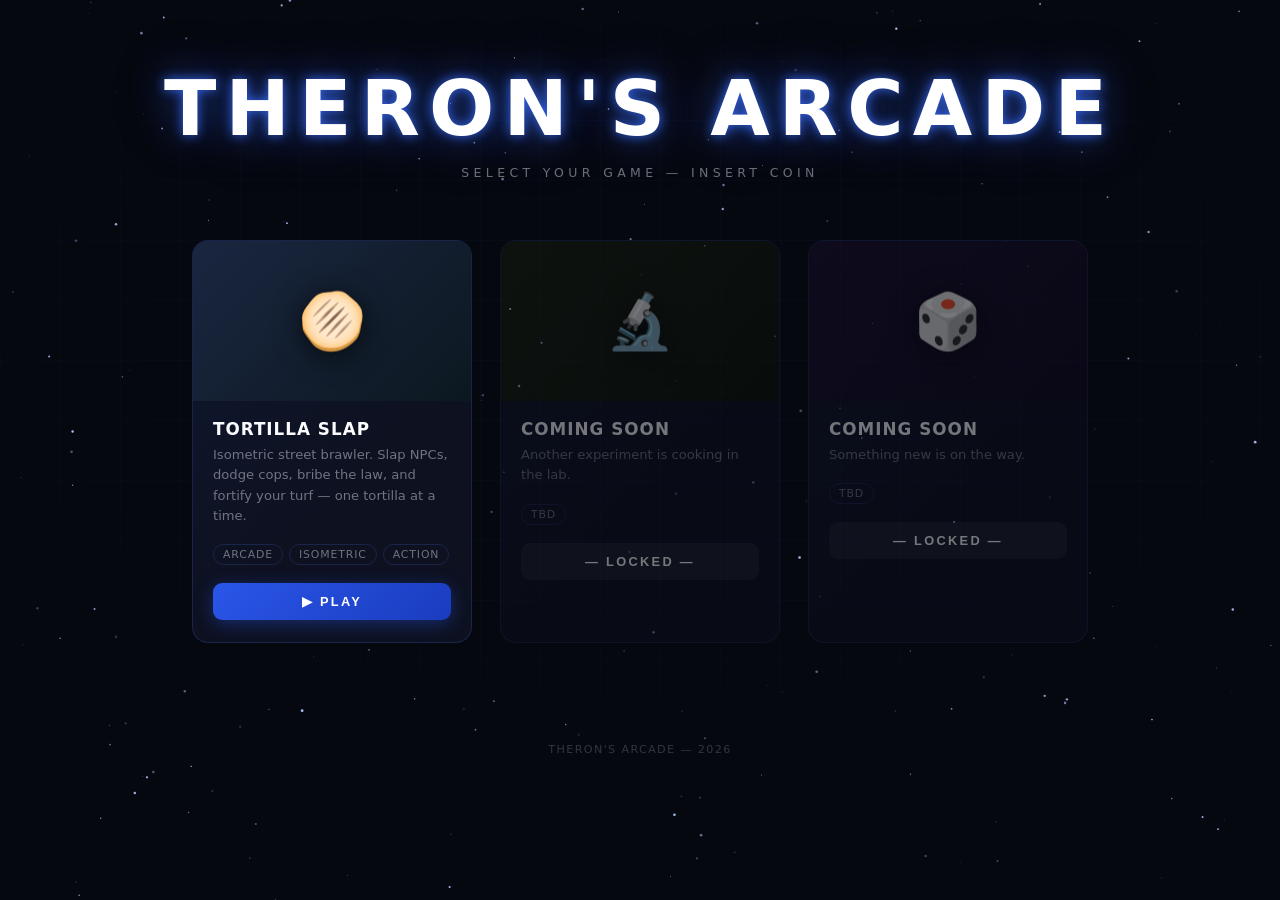
==== index.html @ 9242f564 "Initial arcade site — lobby + Tortilla Slap Co-Authored-By: Claude Sonnet 4.6 <noreply@anthropic.com" ====
<!DOCTYPE html>
<html lang="en">
<head>
  <meta charset="UTF-8">
  <meta name="viewport" content="width=device-width, initial-scale=1.0">
  <title>Theron's Arcade</title>
  <style>
    *, *::before, *::after { margin: 0; padding: 0; box-sizing: border-box; }

    :root {
      --bg: #06080f;
      --surface: #0d1120;
      --border: rgba(80,120,255,0.18);
      --accent: #3b6fff;
      --glow: rgba(59,111,255,0.35);
      --text: #e8eaf6;
      --dim: rgba(232,234,246,0.45);
    }

    html, body {
      width: 100%; height: 100%;
      background: var(--bg);
      color: var(--text);
      font-family: 'Segoe UI', system-ui, -apple-system, sans-serif;
      overflow-x: hidden;
    }

    /* ── STAR FIELD ─────────────────────────────────────── */
    #stars {
      position: fixed; inset: 0; z-index: 0;
      pointer-events: none;
    }

    /* ── GRID OVERLAY ───────────────────────────────────── */
    #grid {
      position: fixed; inset: 0; z-index: 0; pointer-events: none;
      background-image:
        linear-gradient(rgba(59,111,255,0.04) 1px, transparent 1px),
        linear-gradient(90deg, rgba(59,111,255,0.04) 1px, transparent 1px);
      background-size: 60px 60px;
      mask-image: radial-gradient(ellipse 80% 60% at 50% 40%, black 40%, transparent 100%);
    }

    /* ── HEADER ─────────────────────────────────────────── */
    header {
      position: relative; z-index: 10;
      text-align: center;
      padding: 64px 20px 40px;
    }

    .arcade-title {
      font-size: clamp(2.4rem, 6vw, 5rem);
      font-weight: 900;
      letter-spacing: 0.12em;
      text-transform: uppercase;
      color: #fff;
      text-shadow:
        0 0 12px rgba(59,111,255,0.9),
        0 0 40px rgba(59,111,255,0.5),
        0 0 80px rgba(59,111,255,0.2);
      animation: flicker 8s infinite;
    }
    .arcade-sub {
      margin-top: 12px;
      font-size: 0.78rem;
      letter-spacing: 0.35em;
      text-transform: uppercase;
      color: var(--dim);
    }

    @keyframes flicker {
      0%,97%,100% { opacity: 1; }
      98% { opacity: 0.88; }
      99% { opacity: 1; }
      99.5% { opacity: 0.82; }
    }

    /* ── GAME GRID ──────────────────────────────────────── */
    .grid {
      position: relative; z-index: 10;
      display: flex;
      flex-wrap: wrap;
      gap: 28px;
      justify-content: center;
      padding: 20px 40px 80px;
      max-width: 1200px;
      margin: 0 auto;
    }

    .card {
      width: 280px;
      background: var(--surface);
      border: 1px solid var(--border);
      border-radius: 16px;
      overflow: hidden;
      cursor: pointer;
      transition: transform 0.18s ease, box-shadow 0.18s ease, border-color 0.18s ease;
      position: relative;
    }
    .card::before {
      content: '';
      position: absolute; inset: 0; border-radius: 16px;
      background: linear-gradient(135deg, rgba(59,111,255,0.07), transparent 60%);
      pointer-events: none;
    }
    .card:hover {
      transform: translateY(-6px);
      border-color: rgba(59,111,255,0.55);
      box-shadow:
        0 12px 40px rgba(0,0,0,0.6),
        0 0 0 1px rgba(59,111,255,0.3),
        0 0 30px var(--glow);
    }

    .card-art {
      width: 100%; height: 160px;
      display: flex; align-items: center; justify-content: center;
      font-size: 4rem;
      position: relative;
      overflow: hidden;
    }
    .card-art canvas {
      position: absolute; inset: 0;
      width: 100%; height: 100%;
    }
    .card-art .emoji {
      position: relative; z-index: 2;
      filter: drop-shadow(0 4px 14px rgba(0,0,0,0.7));
      font-size: 3.4rem;
    }

    .card-body {
      padding: 18px 20px 22px;
    }
    .card-title {
      font-size: 1.05rem;
      font-weight: 700;
      letter-spacing: 0.06em;
      text-transform: uppercase;
      color: #fff;
      margin-bottom: 6px;
    }
    .card-desc {
      font-size: 0.82rem;
      line-height: 1.55;
      color: var(--dim);
      margin-bottom: 18px;
    }
    .card-tags {
      display: flex; gap: 6px; flex-wrap: wrap;
      margin-bottom: 18px;
    }
    .tag {
      font-size: 0.68rem;
      letter-spacing: 0.08em;
      text-transform: uppercase;
      padding: 3px 9px;
      border-radius: 100px;
      border: 1px solid var(--border);
      color: var(--dim);
    }
    .play-btn {
      display: block; width: 100%;
      padding: 11px;
      background: linear-gradient(135deg, #2a56e8, #1a3cbf);
      border: none; border-radius: 9px;
      color: #fff;
      font-size: 0.8rem;
      font-weight: 700;
      letter-spacing: 0.18em;
      text-transform: uppercase;
      cursor: pointer;
      transition: opacity 0.15s, box-shadow 0.15s;
      box-shadow: 0 4px 18px rgba(42,86,232,0.4);
    }
    .play-btn:hover {
      opacity: 0.88;
      box-shadow: 0 6px 24px rgba(42,86,232,0.6);
    }

    /* coming soon card */
    .card.coming-soon {
      opacity: 0.45;
      cursor: default;
      pointer-events: none;
    }
    .card.coming-soon .play-btn {
      background: rgba(255,255,255,0.06);
      box-shadow: none;
    }

    /* ── OVERLAY MODAL ──────────────────────────────────── */
    #overlay {
      display: none;
      position: fixed; inset: 0; z-index: 100;
      background: rgba(4,6,14,0.96);
      flex-direction: column;
      align-items: center;
      justify-content: center;
    }
    #overlay.active { display: flex; }

    #overlay-bar {
      width: 100%;
      max-width: 900px;
      display: flex;
      align-items: center;
      justify-content: space-between;
      padding: 14px 8px 10px;
      flex-shrink: 0;
    }
    #overlay-title {
      font-size: 0.75rem;
      font-weight: 700;
      letter-spacing: 0.22em;
      text-transform: uppercase;
      color: var(--dim);
    }
    #close-btn {
      background: rgba(255,255,255,0.07);
      border: 1px solid var(--border);
      color: var(--text);
      border-radius: 8px;
      padding: 6px 16px;
      font-size: 0.75rem;
      letter-spacing: 0.1em;
      cursor: pointer;
      transition: background 0.15s;
    }
    #close-btn:hover { background: rgba(255,255,255,0.13); }

    #game-frame-wrap {
      flex: 1;
      width: 100%;
      max-width: 900px;
      display: flex;
      align-items: center;
      justify-content: center;
      padding: 0 8px 16px;
    }
    #game-frame {
      width: 100%;
      height: 100%;
      border: 1px solid var(--border);
      border-radius: 14px;
      box-shadow: 0 0 80px rgba(59,111,255,0.15);
      background: #06080f;
    }

    /* ── FOOTER ─────────────────────────────────────────── */
    footer {
      position: relative; z-index: 10;
      text-align: center;
      padding: 20px;
      font-size: 0.7rem;
      letter-spacing: 0.12em;
      color: rgba(232,234,246,0.2);
      text-transform: uppercase;
    }
  </style>
</head>
<body>

<canvas id="stars"></canvas>
<div id="grid"></div>

<header>
  <div class="arcade-title">Theron's Arcade</div>
  <div class="arcade-sub">Select your game &mdash; insert coin</div>
</header>

<div class="grid" id="game-grid">

  <div class="card" data-src="games/tortilla-slap.html" data-title="Tortilla Slap">
    <div class="card-art" style="background: linear-gradient(135deg, #1a2640 0%, #0c1820 100%);">
      <span class="emoji">🫓</span>
    </div>
    <div class="card-body">
      <div class="card-title">Tortilla Slap</div>
      <div class="card-desc">Isometric street brawler. Slap NPCs, dodge cops, bribe the law, and fortify your turf — one tortilla at a time.</div>
      <div class="card-tags">
        <span class="tag">Arcade</span>
        <span class="tag">Isometric</span>
        <span class="tag">Action</span>
      </div>
      <button class="play-btn">▶ Play</button>
    </div>
  </div>

  <!-- placeholder cards for future games -->
  <div class="card coming-soon">
    <div class="card-art" style="background: linear-gradient(135deg, #1a2010 0%, #0c150a 100%);">
      <span class="emoji">🔬</span>
    </div>
    <div class="card-body">
      <div class="card-title">Coming Soon</div>
      <div class="card-desc">Another experiment is cooking in the lab.</div>
      <div class="card-tags"><span class="tag">TBD</span></div>
      <button class="play-btn">— Locked —</button>
    </div>
  </div>

  <div class="card coming-soon">
    <div class="card-art" style="background: linear-gradient(135deg, #1a1030 0%, #100a20 100%);">
      <span class="emoji">🎲</span>
    </div>
    <div class="card-body">
      <div class="card-title">Coming Soon</div>
      <div class="card-desc">Something new is on the way.</div>
      <div class="card-tags"><span class="tag">TBD</span></div>
      <button class="play-btn">— Locked —</button>
    </div>
  </div>

</div>

<footer>Theron's Arcade &mdash; 2026</footer>

<!-- ── OVERLAY ──────────────────────────────────── -->
<div id="overlay">
  <div id="overlay-bar">
    <span id="overlay-title"></span>
    <button id="close-btn">✕ &nbsp;Back to Lobby</button>
  </div>
  <div id="game-frame-wrap">
    <iframe id="game-frame" src="" allowfullscreen></iframe>
  </div>
</div>

<script>
// ── STARFIELD ────────────────────────────────────────────────
(function() {
  const cv = document.getElementById('stars');
  const ctx = cv.getContext('2d');
  let W, H, stars = [];

  function resize() {
    W = cv.width  = window.innerWidth;
    H = cv.height = window.innerHeight;
  }

  function initStars(n = 260) {
    stars = Array.from({length: n}, () => ({
      x: Math.random() * W,
      y: Math.random() * H,
      r: Math.random() * 1.2 + 0.2,
      a: Math.random(),
      s: (Math.random() * 0.4 + 0.1) * (Math.random() < 0.5 ? 1 : -1),
    }));
  }

  function draw() {
    ctx.clearRect(0, 0, W, H);
    stars.forEach(s => {
      s.a += s.s * 0.006;
      if (s.a > 1) s.s *= -1;
      if (s.a < 0) s.s *= -1;
      ctx.beginPath();
      ctx.arc(s.x, s.y, s.r, 0, Math.PI * 2);
      ctx.fillStyle = `rgba(180,200,255,${Math.max(0, Math.min(1, s.a))})`;
      ctx.fill();
    });
    requestAnimationFrame(draw);
  }

  window.addEventListener('resize', () => { resize(); initStars(); });
  resize(); initStars(); draw();
})();

// ── GAME CARD OPEN / CLOSE ───────────────────────────────────
const overlay    = document.getElementById('overlay');
const frame      = document.getElementById('game-frame');
const titleEl    = document.getElementById('overlay-title');
const closeBtn   = document.getElementById('close-btn');

document.getElementById('game-grid').addEventListener('click', e => {
  const card = e.target.closest('.card[data-src]');
  if (!card) return;
  const src   = card.dataset.src;
  const title = card.dataset.title;
  titleEl.textContent = title;
  frame.src = src;
  overlay.classList.add('active');
  document.body.style.overflow = 'hidden';
});

function closeOverlay() {
  overlay.classList.remove('active');
  frame.src = '';
  document.body.style.overflow = '';
}

closeBtn.addEventListener('click', closeOverlay);
document.addEventListener('keydown', e => { if (e.key === 'Escape') closeOverlay(); });
</script>
</body>
</html>
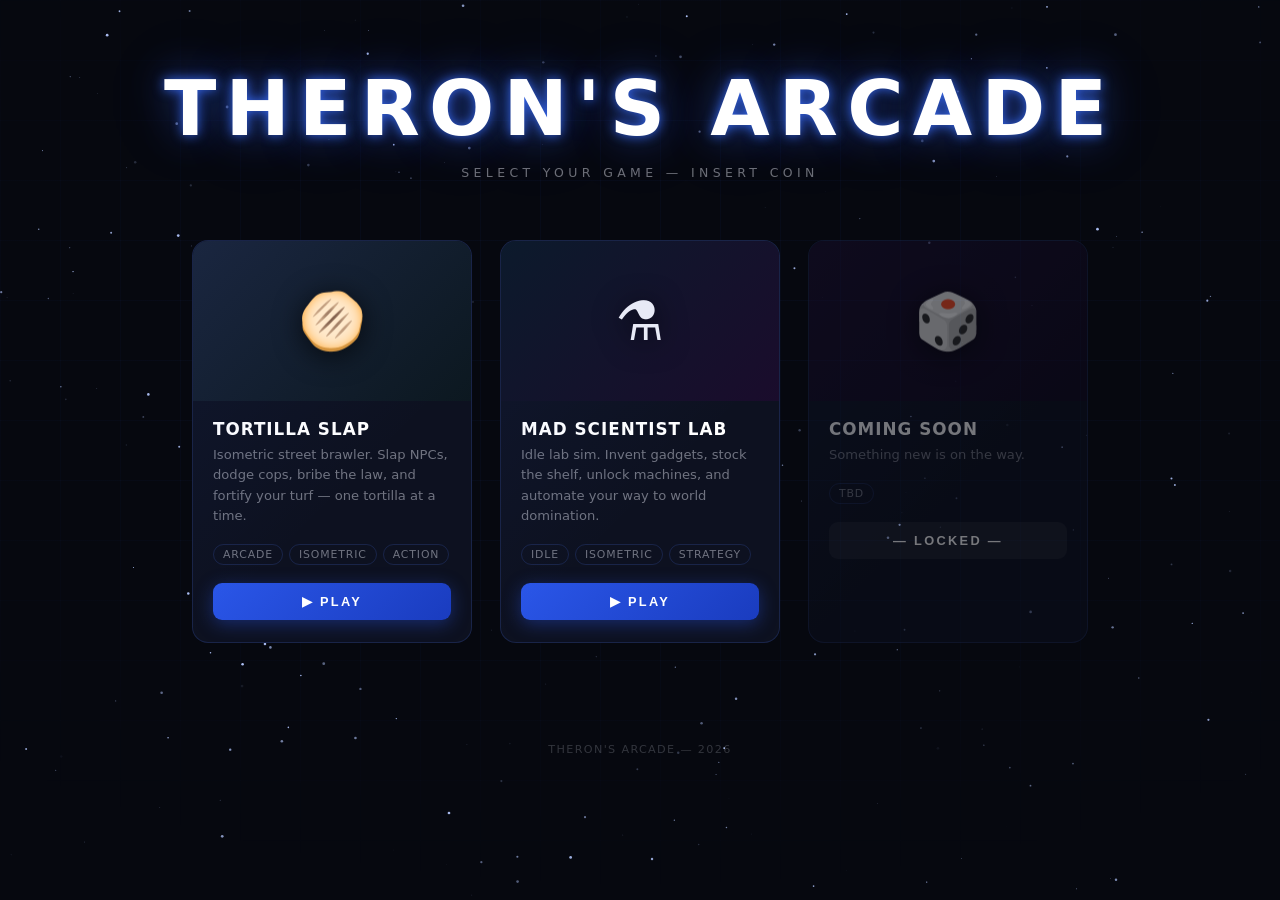
==== commit 2b3cf05b: "add Mad Scientist Lab to arcade index" ====
--- a/index.html
+++ b/index.html
@@ -287,18 +287,23 @@
     </div>
   </div>
 
+  <div class="card" data-src="games/mad-scientist-lab.html" data-title="Mad Scientist Lab">
+    <div class="card-art" style="background: linear-gradient(135deg, #0c1a2c 0%, #1a0c2c 100%);">
+      <span class="emoji">⚗️</span>
+    </div>
+    <div class="card-body">
+      <div class="card-title">Mad Scientist Lab</div>
+      <div class="card-desc">Idle lab sim. Invent gadgets, stock the shelf, unlock machines, and automate your way to world domination.</div>
+      <div class="card-tags">
+        <span class="tag">Idle</span>
+        <span class="tag">Isometric</span>
+        <span class="tag">Strategy</span>
+      </div>
+      <button class="play-btn">▶ Play</button>
+    </div>
+  </div>
+
   <!-- placeholder cards for future games -->
-  <div class="card coming-soon">
-    <div class="card-art" style="background: linear-gradient(135deg, #1a2010 0%, #0c150a 100%);">
-      <span class="emoji">🔬</span>
-    </div>
-    <div class="card-body">
-      <div class="card-title">Coming Soon</div>
-      <div class="card-desc">Another experiment is cooking in the lab.</div>
-      <div class="card-tags"><span class="tag">TBD</span></div>
-      <button class="play-btn">— Locked —</button>
-    </div>
-  </div>
 
   <div class="card coming-soon">
     <div class="card-art" style="background: linear-gradient(135deg, #1a1030 0%, #100a20 100%);">
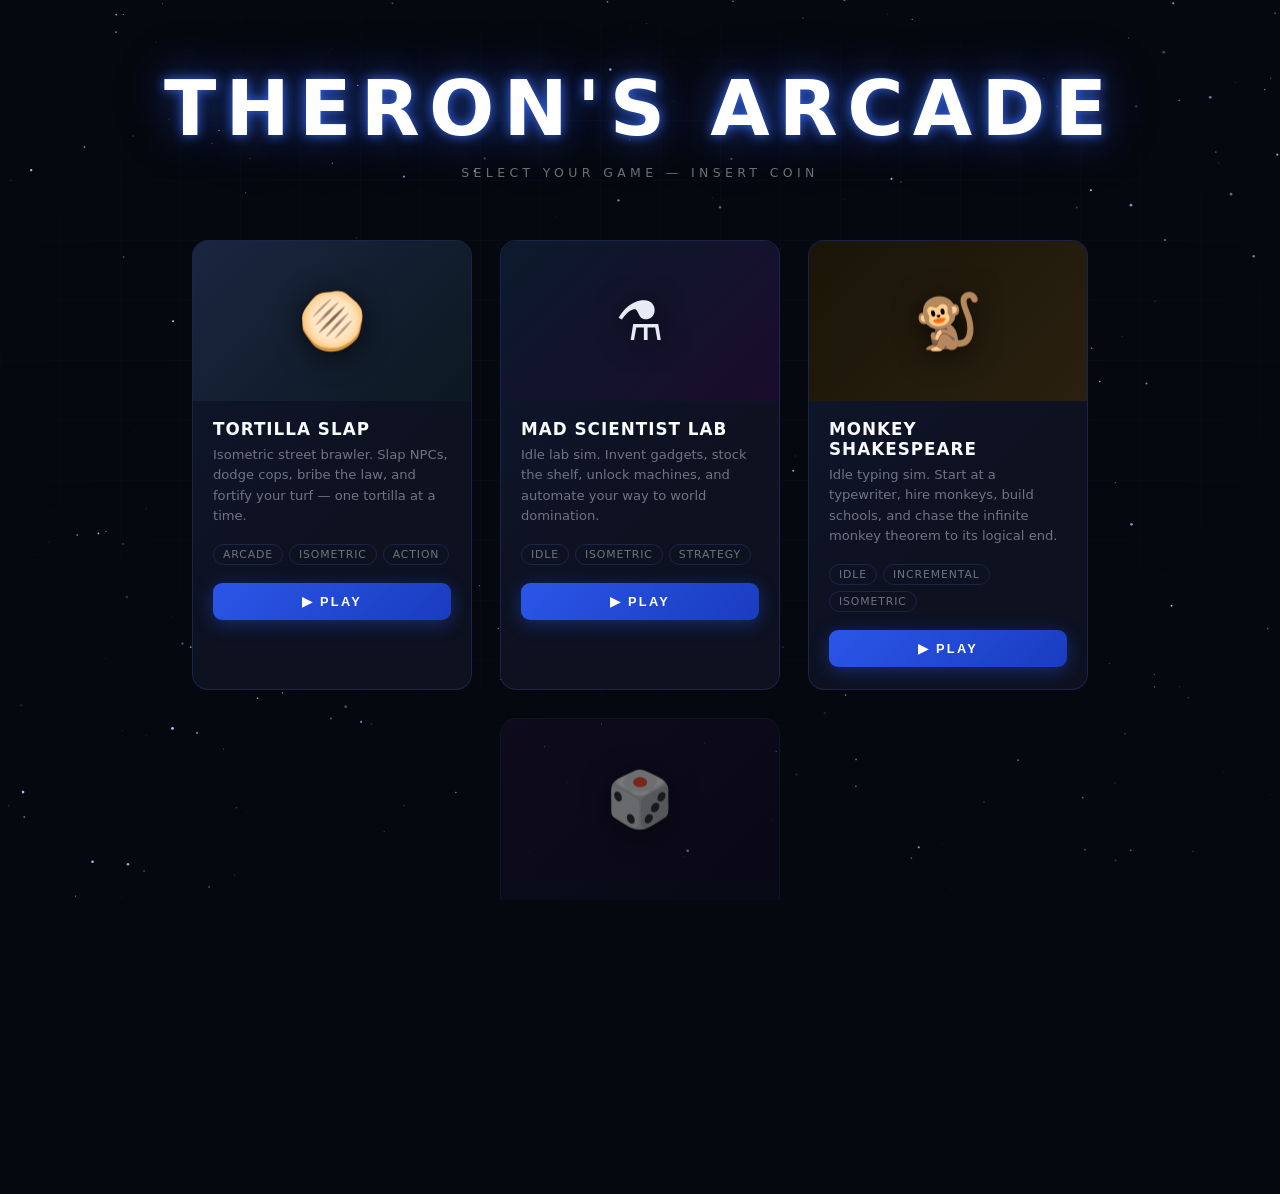
==== commit 0ff80e70: "feat: add Monkey Shakespeare idle game Adds the full Monkey Shakespeare incremental game — typewrite" ====
--- a/index.html
+++ b/index.html
@@ -298,6 +298,22 @@
         <span class="tag">Idle</span>
         <span class="tag">Isometric</span>
         <span class="tag">Strategy</span>
+      </div>
+      <button class="play-btn">▶ Play</button>
+    </div>
+  </div>
+
+  <div class="card" data-src="games/monkey-shakespeare/index.html" data-title="Monkey Shakespeare">
+    <div class="card-art" style="background: linear-gradient(135deg, #1a1508 0%, #2a2010 100%);">
+      <span class="emoji">🐒</span>
+    </div>
+    <div class="card-body">
+      <div class="card-title">Monkey Shakespeare</div>
+      <div class="card-desc">Idle typing sim. Start at a typewriter, hire monkeys, build schools, and chase the infinite monkey theorem to its logical end.</div>
+      <div class="card-tags">
+        <span class="tag">Idle</span>
+        <span class="tag">Incremental</span>
+        <span class="tag">Isometric</span>
       </div>
       <button class="play-btn">▶ Play</button>
     </div>
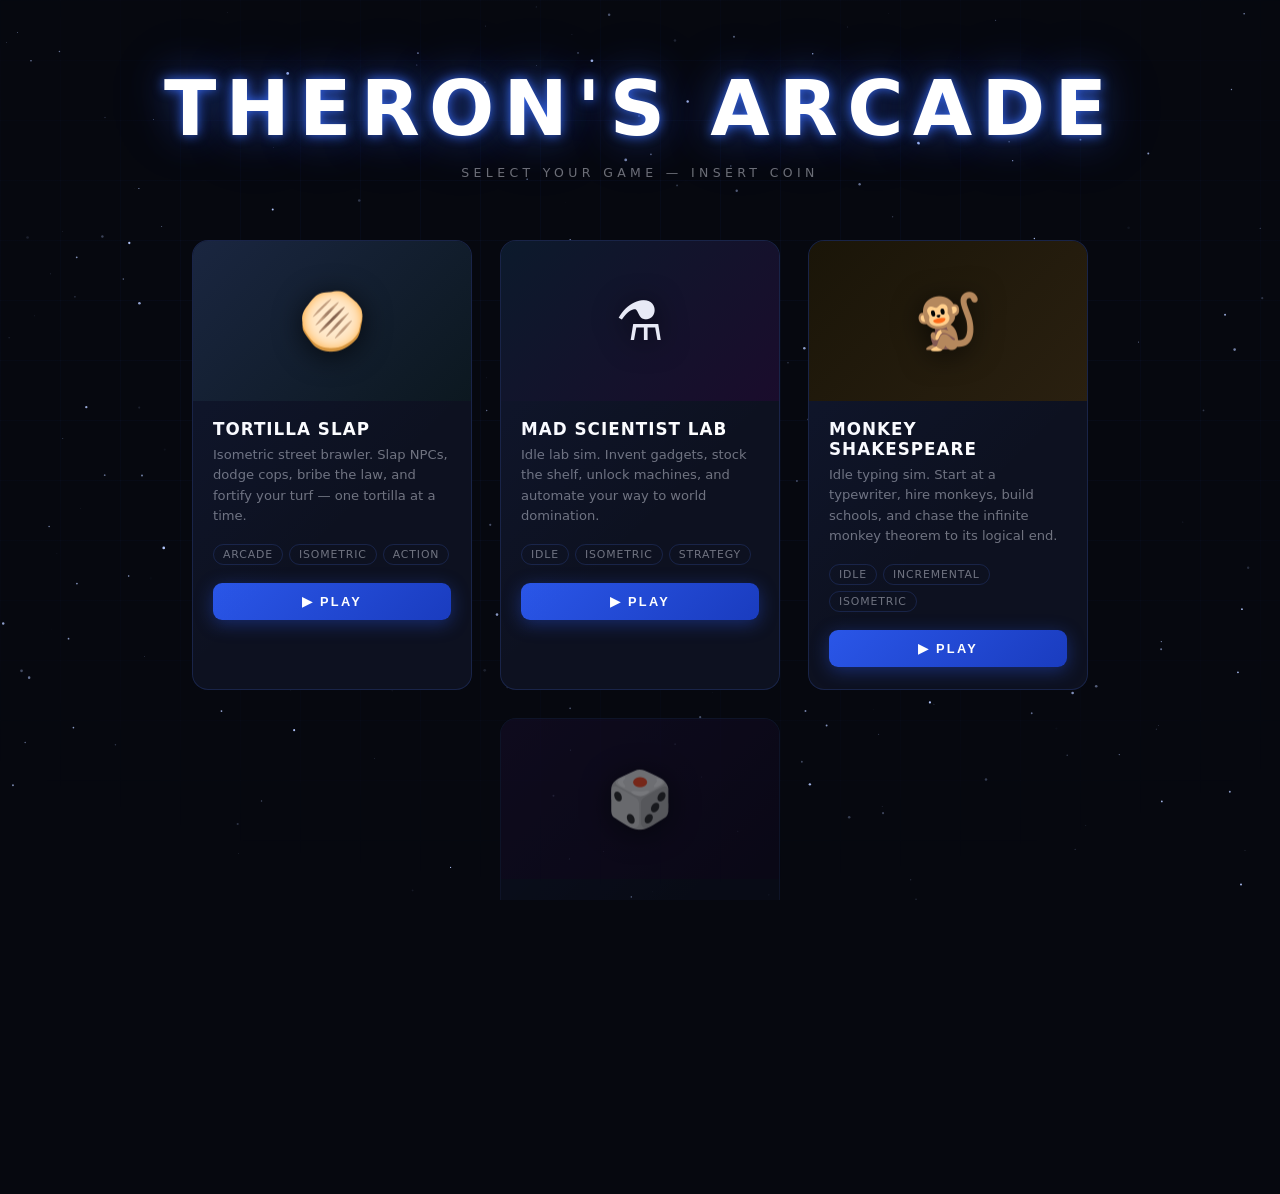
==== commit a65ffee5: "Move game panels to arcade site sidebar via postMessage - index.html: overlay now 3-column (left pan" ====
--- a/index.html
+++ b/index.html
@@ -195,19 +195,17 @@
       position: fixed; inset: 0; z-index: 100;
       background: rgba(4,6,14,0.96);
       flex-direction: column;
-      align-items: center;
-      justify-content: center;
     }
     #overlay.active { display: flex; }
 
     #overlay-bar {
       width: 100%;
-      max-width: 900px;
       display: flex;
       align-items: center;
       justify-content: space-between;
-      padding: 14px 8px 10px;
+      padding: 14px 20px 10px;
       flex-shrink: 0;
+      border-bottom: 1px solid rgba(255,255,255,0.05);
     }
     #overlay-title {
       font-size: 0.75rem;
@@ -229,14 +227,53 @@
     }
     #close-btn:hover { background: rgba(255,255,255,0.13); }
 
+    #overlay-body {
+      flex: 1;
+      display: flex;
+      width: 100%;
+      min-height: 0;
+    }
+
+    .game-side-panel {
+      width: 220px;
+      flex-shrink: 0;
+      padding: 20px 18px;
+      font-family: 'Courier New', monospace;
+      font-size: 11px;
+      color: rgba(232,234,246,0.55);
+      display: flex;
+      flex-direction: column;
+      gap: 3px;
+      overflow: hidden;
+    }
+    #gsp-left  { border-right: 1px solid rgba(255,255,255,0.05); }
+    #gsp-right { border-left:  1px solid rgba(255,255,255,0.05); }
+
+    .gsp-label {
+      font-size: 8px;
+      letter-spacing: 0.24em;
+      text-transform: uppercase;
+      color: rgba(255,255,255,0.22);
+      margin-bottom: 4px;
+      margin-top: 14px;
+    }
+    .gsp-label:first-child { margin-top: 0; }
+    .gsp-item { padding: 3px 0; color: rgba(232,234,246,0.32); transition: color 0.2s; }
+    .gsp-item.on { color: rgba(232,234,246,0.90); }
+    #gsp-combo { font-weight: bold; font-size: 13px; margin-top: 6px; min-height: 18px; }
+    #gsp-fort-ctrl { color: rgba(100,160,255,0.85); font-size: 10px; line-height: 1.75; margin-top: 4px; }
+    #gsp-coins { color: #FFD700; margin-top: 4px; min-height: 14px; }
+    #gsp-stars { font-size: 20px; letter-spacing: 4px; margin: 6px 0 2px; }
+    #gsp-bounty { color: #FF9999; font-size: 10px; line-height: 1.6; margin-top: 4px; }
+    #gsp-armed { font-size: 9px; color: #FF4444; font-weight: bold; letter-spacing: 0.1em; margin-top: 2px; }
+    #gsp-dodge { color: rgba(136,255,255,0.75); font-size: 10px; margin-top: 8px; }
+
     #game-frame-wrap {
       flex: 1;
-      width: 100%;
-      max-width: 900px;
+      min-width: 0;
       display: flex;
-      align-items: center;
-      justify-content: center;
-      padding: 0 8px 16px;
+      align-items: stretch;
+      padding: 12px 8px 16px;
     }
     #game-frame {
       width: 100%;
@@ -343,8 +380,34 @@
     <span id="overlay-title"></span>
     <button id="close-btn">✕ &nbsp;Back to Lobby</button>
   </div>
-  <div id="game-frame-wrap">
-    <iframe id="game-frame" src="" allowfullscreen></iframe>
+  <div id="overlay-body">
+
+    <!-- Left info panel -->
+    <div id="gsp-left" class="game-side-panel">
+      <div class="gsp-label">Upgrades</div>
+      <div id="gsp-bat"   class="gsp-item">BAT $15</div>
+      <div id="gsp-throw" class="gsp-item">THROW $5 [R]</div>
+      <div id="gsp-goon"  class="gsp-item">GOON $20</div>
+      <div id="gsp-fort"  class="gsp-item">FORT $50 [E]</div>
+      <div id="gsp-combo"></div>
+      <div id="gsp-fort-ctrl"></div>
+      <div id="gsp-coins"></div>
+    </div>
+
+    <!-- Game iframe -->
+    <div id="game-frame-wrap">
+      <iframe id="game-frame" src="" allowfullscreen></iframe>
+    </div>
+
+    <!-- Right info panel -->
+    <div id="gsp-right" class="game-side-panel">
+      <div class="gsp-label">Wanted</div>
+      <div id="gsp-stars">☆☆☆☆☆</div>
+      <div id="gsp-bounty"></div>
+      <div id="gsp-armed"></div>
+      <div id="gsp-dodge"></div>
+    </div>
+
   </div>
 </div>
 
@@ -413,6 +476,67 @@
 
 closeBtn.addEventListener('click', closeOverlay);
 document.addEventListener('keydown', e => { if (e.key === 'Escape') closeOverlay(); });
+
+// ── GAME STATE VIA postMessage ───────────────────────────────
+window.addEventListener('message', e => {
+  const d = e.data;
+  if (!d || d.type !== 'tortilla-slap-state') return;
+
+  const set = (id, text, cls) => {
+    const el = document.getElementById(id);
+    if (!el) return;
+    el.textContent = text;
+    el.className = cls || '';
+  };
+  const html = (id, markup) => { const el = document.getElementById(id); if (el) el.innerHTML = markup; };
+
+  // Upgrades
+  set('gsp-bat',   d.upgrades.bat ? 'BAT ✓' : `BAT $15`,
+      d.upgrades.bat ? 'gsp-item on' : 'gsp-item');
+  document.getElementById('gsp-bat').style.color = d.upgrades.bat ? '#FF44AA' : '';
+
+  set('gsp-throw', d.throwAmmo > 0 ? `THROW ×${d.throwAmmo}` : 'THROW $5 [R]',
+      d.throwAmmo > 0 ? 'gsp-item on' : 'gsp-item');
+  document.getElementById('gsp-throw').style.color = d.throwAmmo > 0 ? '#E8C840' : '';
+
+  set('gsp-goon',  d.goons > 0 ? `GOONS ${d.goons}/${d.maxGoons}` : 'GOON $20',
+      d.goons > 0 ? 'gsp-item on' : 'gsp-item');
+  document.getElementById('gsp-goon').style.color = d.goons > 0 ? '#FF9933' : '';
+
+  set('gsp-fort',  d.ownedForts > 0 ? `FORTS ${d.ownedForts}/4` : 'FORT $50 [E]',
+      d.ownedForts > 0 ? 'gsp-item on' : 'gsp-item');
+  document.getElementById('gsp-fort').style.color = d.ownedForts > 0 ? '#AAAAFF' : '';
+
+  const comboEl = document.getElementById('gsp-combo');
+  if (comboEl) {
+    comboEl.textContent = d.comboMult >= 2 ? `×${d.comboMult} COMBO` : '';
+    comboEl.style.color = `rgb(255,${Math.min(255,150+d.combo*20)},0)`;
+  }
+
+  const fcEl = document.getElementById('gsp-fort-ctrl');
+  if (fcEl) fcEl.innerHTML = d.inFortress
+    ? (d.hasTunnel ? '[T] tunnel<br>[E] exit<br>[U] upgrade' : '[E] exit<br>[U] upgrade')
+    : '';
+
+  const coinsEl = document.getElementById('gsp-coins');
+  if (coinsEl) {
+    coinsEl.textContent = d.coins > 0 ? `COINS: ${d.coins}` : '';
+    coinsEl.style.opacity = d.coins > 0 ? (0.5 + Math.abs(Math.sin(d.gameTime * 3)) * 0.5) : '1';
+  }
+
+  // Wanted
+  const starsEl = document.getElementById('gsp-stars');
+  if (starsEl) {
+    starsEl.textContent = '★'.repeat(d.wantedLevel) + '☆'.repeat(5 - d.wantedLevel);
+    starsEl.style.color = d.wantedLevel >= 4 ? '#FF4444' : d.wantedLevel >= 2 ? '#FFA500' : '#FFD700';
+  }
+
+  const bountyEl = document.getElementById('gsp-bounty');
+  if (bountyEl) bountyEl.innerHTML = d.wantedLevel >= 3 ? `REWARD<br>$${d.bounty.toLocaleString()}` : '';
+
+  set('gsp-armed', d.wantedLevel >= 5 ? 'ARMED & DANGEROUS' : '');
+  set('gsp-dodge', d.dodgeCooldown > 0 ? `ROLL ${Math.ceil(d.dodgeCooldown * 10) / 10}s` : '');
+});
 </script>
 </body>
 </html>
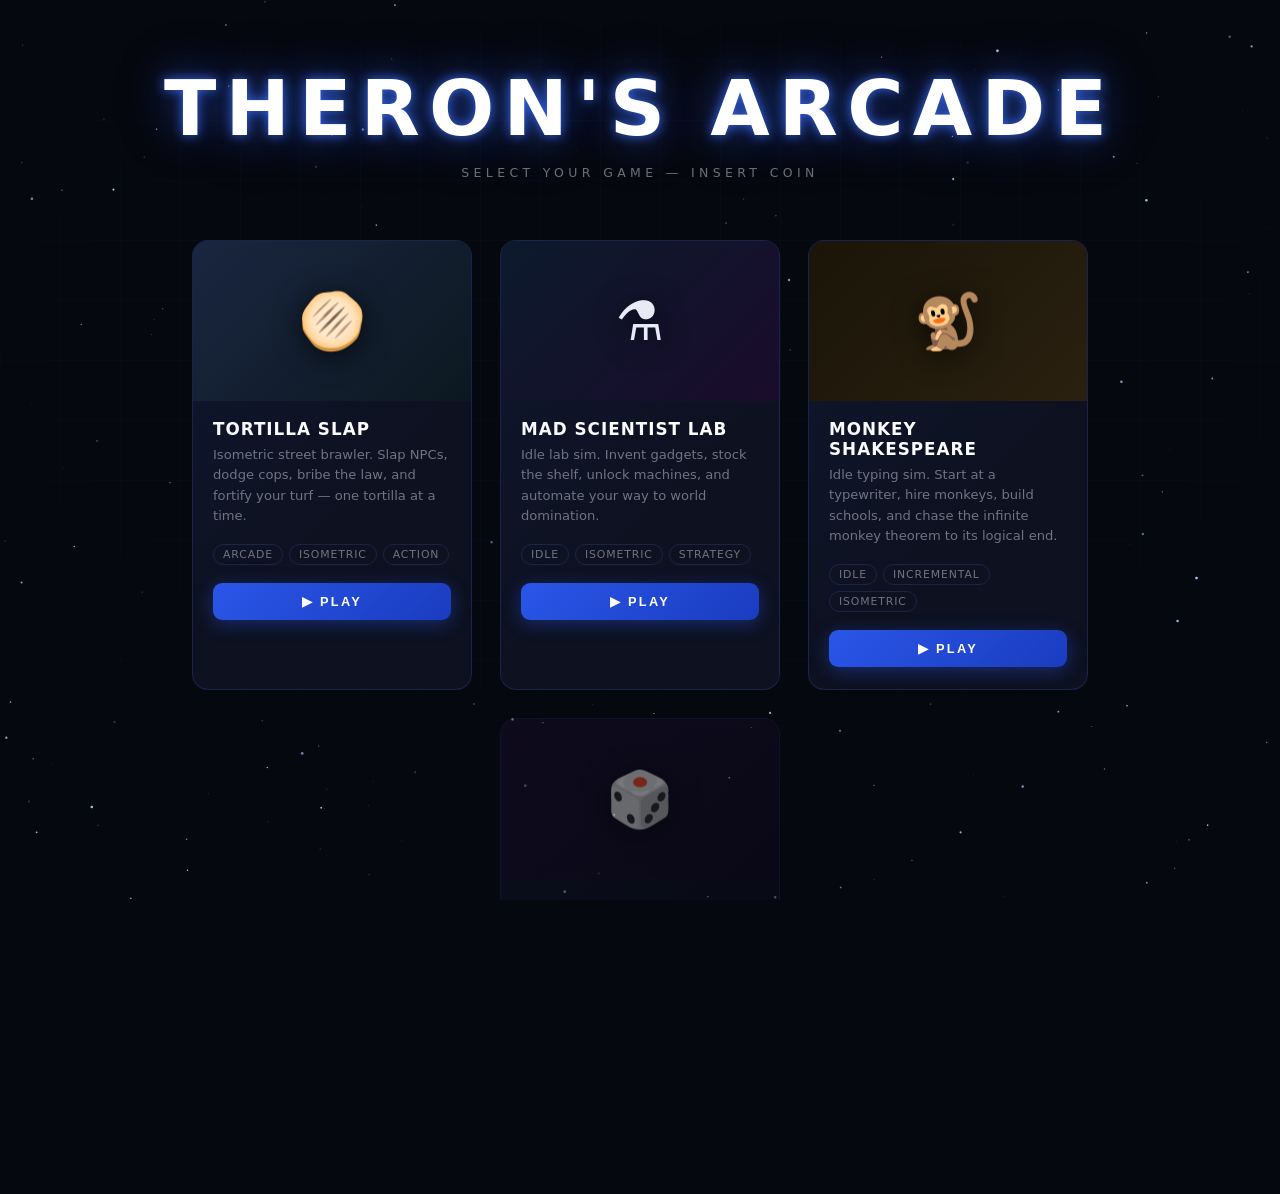
==== commit 3ba5f5a3: "Clean ad slots: site-level only, games are fully clean - index.html: side panels are now 160×600 ad " ====
--- a/index.html
+++ b/index.html
@@ -235,38 +235,34 @@
     }
 
     .game-side-panel {
-      width: 220px;
+      width: 200px;
       flex-shrink: 0;
-      padding: 20px 18px;
-      font-family: 'Courier New', monospace;
-      font-size: 11px;
-      color: rgba(232,234,246,0.55);
+      padding: 20px 16px;
       display: flex;
       flex-direction: column;
-      gap: 3px;
+      align-items: center;
+      gap: 16px;
       overflow: hidden;
     }
     #gsp-left  { border-right: 1px solid rgba(255,255,255,0.05); }
     #gsp-right { border-left:  1px solid rgba(255,255,255,0.05); }
 
-    .gsp-label {
-      font-size: 8px;
-      letter-spacing: 0.24em;
-      text-transform: uppercase;
-      color: rgba(255,255,255,0.22);
-      margin-bottom: 4px;
-      margin-top: 14px;
-    }
-    .gsp-label:first-child { margin-top: 0; }
-    .gsp-item { padding: 3px 0; color: rgba(232,234,246,0.32); transition: color 0.2s; }
-    .gsp-item.on { color: rgba(232,234,246,0.90); }
-    #gsp-combo { font-weight: bold; font-size: 13px; margin-top: 6px; min-height: 18px; }
-    #gsp-fort-ctrl { color: rgba(100,160,255,0.85); font-size: 10px; line-height: 1.75; margin-top: 4px; }
-    #gsp-coins { color: #FFD700; margin-top: 4px; min-height: 14px; }
-    #gsp-stars { font-size: 20px; letter-spacing: 4px; margin: 6px 0 2px; }
-    #gsp-bounty { color: #FF9999; font-size: 10px; line-height: 1.6; margin-top: 4px; }
-    #gsp-armed { font-size: 9px; color: #FF4444; font-weight: bold; letter-spacing: 0.1em; margin-top: 2px; }
-    #gsp-dodge { color: rgba(136,255,255,0.75); font-size: 10px; margin-top: 8px; }
+    .ad-slot {
+      width: 160px;
+      height: 600px;
+      max-height: 80vh;
+      background: rgba(255,255,255,0.02);
+      border: 1px dashed rgba(255,255,255,0.08);
+      border-radius: 6px;
+      display: flex;
+      align-items: center;
+      justify-content: center;
+      font-family: 'Courier New', monospace;
+      font-size: 9px;
+      letter-spacing: 0.15em;
+      color: rgba(255,255,255,0.1);
+      text-transform: uppercase;
+    }
 
     #game-frame-wrap {
       flex: 1;
@@ -382,16 +378,9 @@
   </div>
   <div id="overlay-body">
 
-    <!-- Left info panel -->
+    <!-- Left ad panel -->
     <div id="gsp-left" class="game-side-panel">
-      <div class="gsp-label">Upgrades</div>
-      <div id="gsp-bat"   class="gsp-item">BAT $15</div>
-      <div id="gsp-throw" class="gsp-item">THROW $5 [R]</div>
-      <div id="gsp-goon"  class="gsp-item">GOON $20</div>
-      <div id="gsp-fort"  class="gsp-item">FORT $50 [E]</div>
-      <div id="gsp-combo"></div>
-      <div id="gsp-fort-ctrl"></div>
-      <div id="gsp-coins"></div>
+      <div class="ad-slot">160 × 600</div>
     </div>
 
     <!-- Game iframe -->
@@ -399,13 +388,9 @@
       <iframe id="game-frame" src="" allowfullscreen></iframe>
     </div>
 
-    <!-- Right info panel -->
+    <!-- Right ad panel -->
     <div id="gsp-right" class="game-side-panel">
-      <div class="gsp-label">Wanted</div>
-      <div id="gsp-stars">☆☆☆☆☆</div>
-      <div id="gsp-bounty"></div>
-      <div id="gsp-armed"></div>
-      <div id="gsp-dodge"></div>
+      <div class="ad-slot">160 × 600</div>
     </div>
 
   </div>
@@ -477,66 +462,6 @@
 closeBtn.addEventListener('click', closeOverlay);
 document.addEventListener('keydown', e => { if (e.key === 'Escape') closeOverlay(); });
 
-// ── GAME STATE VIA postMessage ───────────────────────────────
-window.addEventListener('message', e => {
-  const d = e.data;
-  if (!d || d.type !== 'tortilla-slap-state') return;
-
-  const set = (id, text, cls) => {
-    const el = document.getElementById(id);
-    if (!el) return;
-    el.textContent = text;
-    el.className = cls || '';
-  };
-  const html = (id, markup) => { const el = document.getElementById(id); if (el) el.innerHTML = markup; };
-
-  // Upgrades
-  set('gsp-bat',   d.upgrades.bat ? 'BAT ✓' : `BAT $15`,
-      d.upgrades.bat ? 'gsp-item on' : 'gsp-item');
-  document.getElementById('gsp-bat').style.color = d.upgrades.bat ? '#FF44AA' : '';
-
-  set('gsp-throw', d.throwAmmo > 0 ? `THROW ×${d.throwAmmo}` : 'THROW $5 [R]',
-      d.throwAmmo > 0 ? 'gsp-item on' : 'gsp-item');
-  document.getElementById('gsp-throw').style.color = d.throwAmmo > 0 ? '#E8C840' : '';
-
-  set('gsp-goon',  d.goons > 0 ? `GOONS ${d.goons}/${d.maxGoons}` : 'GOON $20',
-      d.goons > 0 ? 'gsp-item on' : 'gsp-item');
-  document.getElementById('gsp-goon').style.color = d.goons > 0 ? '#FF9933' : '';
-
-  set('gsp-fort',  d.ownedForts > 0 ? `FORTS ${d.ownedForts}/4` : 'FORT $50 [E]',
-      d.ownedForts > 0 ? 'gsp-item on' : 'gsp-item');
-  document.getElementById('gsp-fort').style.color = d.ownedForts > 0 ? '#AAAAFF' : '';
-
-  const comboEl = document.getElementById('gsp-combo');
-  if (comboEl) {
-    comboEl.textContent = d.comboMult >= 2 ? `×${d.comboMult} COMBO` : '';
-    comboEl.style.color = `rgb(255,${Math.min(255,150+d.combo*20)},0)`;
-  }
-
-  const fcEl = document.getElementById('gsp-fort-ctrl');
-  if (fcEl) fcEl.innerHTML = d.inFortress
-    ? (d.hasTunnel ? '[T] tunnel<br>[E] exit<br>[U] upgrade' : '[E] exit<br>[U] upgrade')
-    : '';
-
-  const coinsEl = document.getElementById('gsp-coins');
-  if (coinsEl) {
-    coinsEl.textContent = d.coins > 0 ? `COINS: ${d.coins}` : '';
-    coinsEl.style.opacity = d.coins > 0 ? (0.5 + Math.abs(Math.sin(d.gameTime * 3)) * 0.5) : '1';
-  }
-
-  // Wanted
-  const starsEl = document.getElementById('gsp-stars');
-  if (starsEl) {
-    starsEl.textContent = '★'.repeat(d.wantedLevel) + '☆'.repeat(5 - d.wantedLevel);
-    starsEl.style.color = d.wantedLevel >= 4 ? '#FF4444' : d.wantedLevel >= 2 ? '#FFA500' : '#FFD700';
-  }
-
-  const bountyEl = document.getElementById('gsp-bounty');
-  if (bountyEl) bountyEl.innerHTML = d.wantedLevel >= 3 ? `REWARD<br>$${d.bounty.toLocaleString()}` : '';
-
-  set('gsp-armed', d.wantedLevel >= 5 ? 'ARMED & DANGEROUS' : '');
-  set('gsp-dodge', d.dodgeCooldown > 0 ? `ROLL ${Math.ceil(d.dodgeCooldown * 10) / 10}s` : '');
-});
 </script>
 </body>
 </html>
